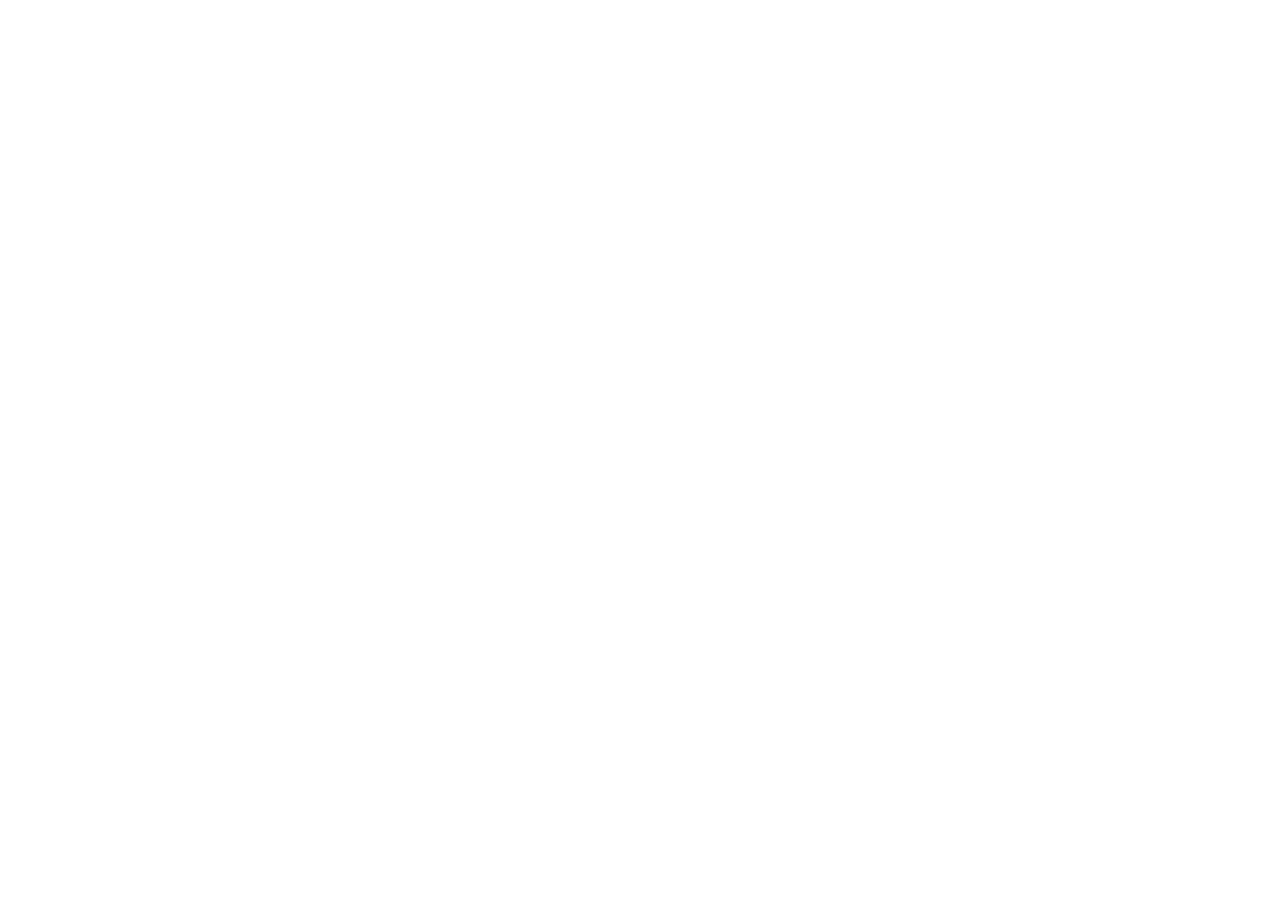
==== index.html @ ddb97dc2 "first commit" ====
<!DOCTYPE html>
<html lang="en">
  <head>
    <meta charset="UTF-8" />
    <meta http-equiv="X-UA-Compatible" content="IE=edge" />
    <meta name="viewport" content="width=device-width, initial-scale=1.0" />
    <title>Document</title>
  </head>
  <body></body>
</html>
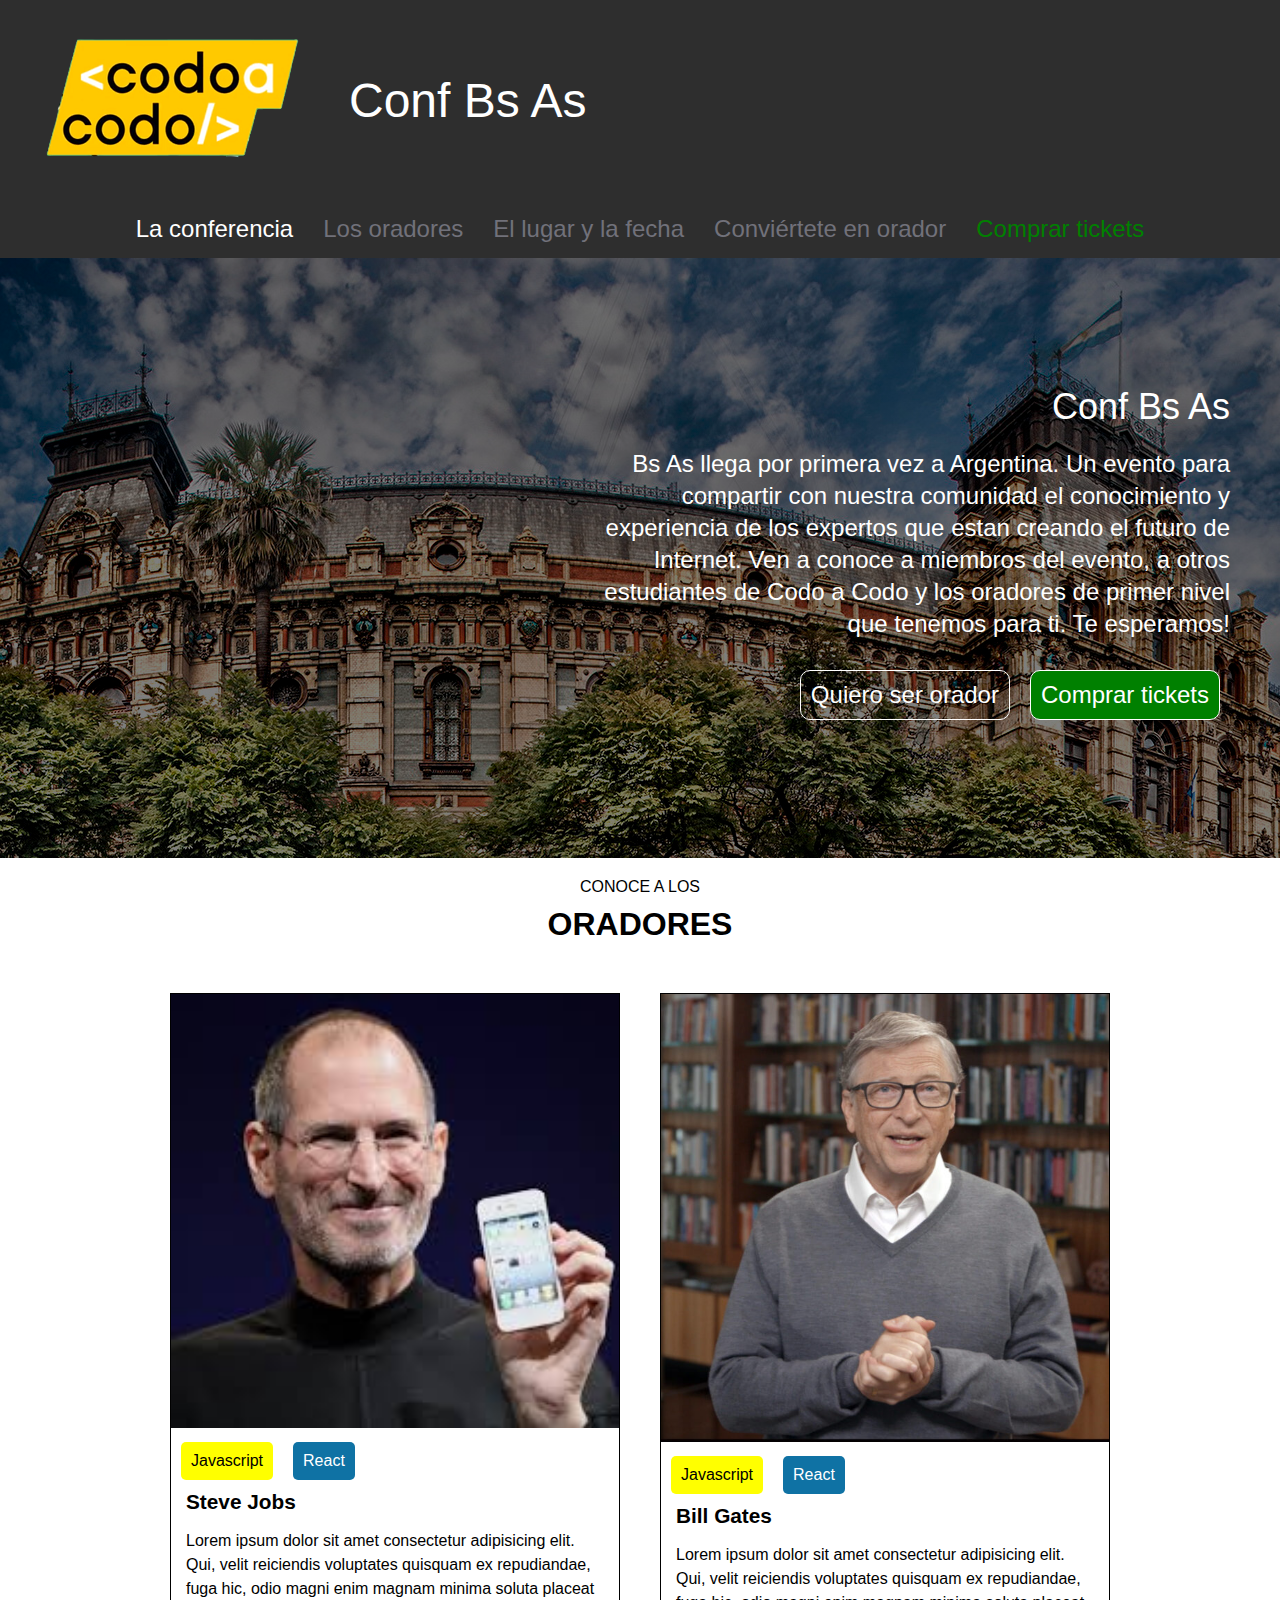
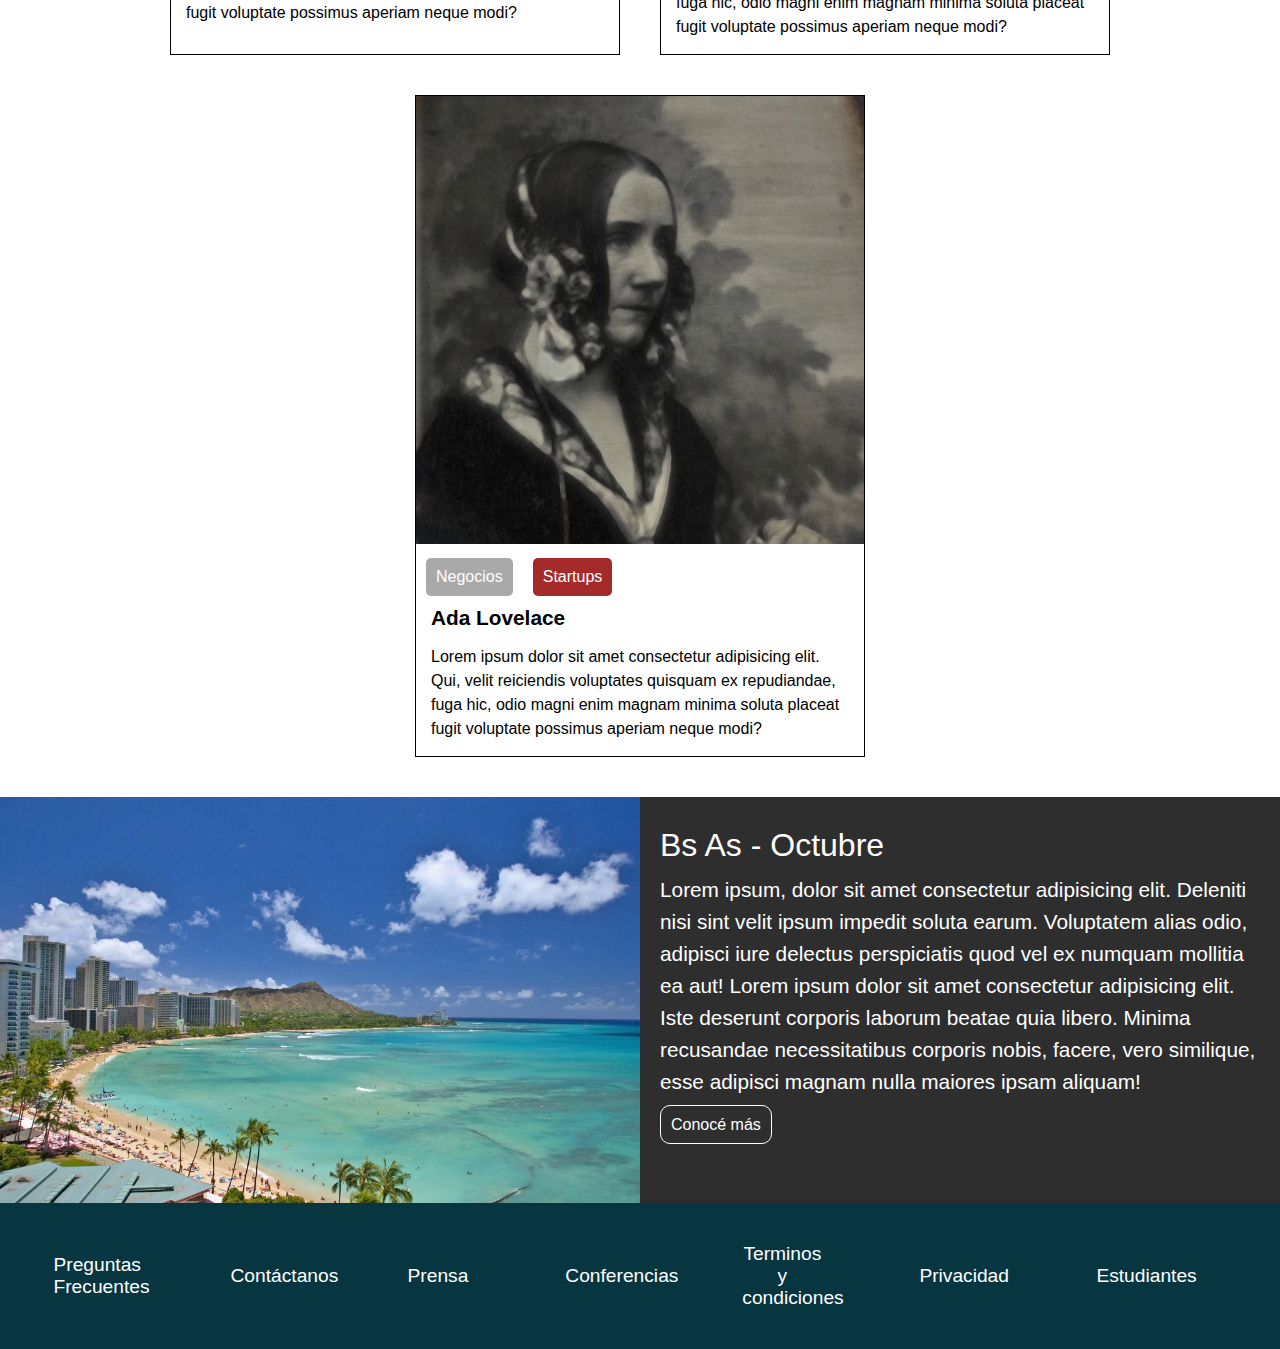
==== commit 9d2899c2: "falta formulario" ====
--- a/index.html
+++ b/index.html
@@ -1,10 +1,137 @@
 <!DOCTYPE html>
 <html lang="en">
   <head>
-    <meta charset="UTF-8" />
-    <meta http-equiv="X-UA-Compatible" content="IE=edge" />
-    <meta name="viewport" content="width=device-width, initial-scale=1.0" />
-    <title>Document</title>
+    <meta charset="utf-8" />
+    <meta name="viewport" content="width=device-width, initial-scale=1" />
+    <title>Proyecto Integrador</title>
+    <!-- <link
+      href="https://cdn.jsdelivr.net/npm/bootstrap@5.2.1/dist/css/bootstrap.min.css"
+      rel="stylesheet"
+      integrity="sha384-iYQeCzEYFbKjA/T2uDLTpkwGzCiq6soy8tYaI1GyVh/UjpbCx/TYkiZhlZB6+fzT"
+      crossorigin="anonymous"
+    />-->
+    <link rel="stylesheet" href="./css/estilos.css" />
   </head>
-  <body></body>
+  <body>
+    <div class="container-fluid">
+      <header id="top">
+        <div class="logo">
+          <img src="./assets/img/codoacodo.png" alt="logo codo a codo" />
+          <h1>Conf Bs As</h1>
+        </div>
+        <nav>
+          <ul>
+            <li><a href="#top"><span class="white">La conferencia</span></a></li>
+            <li><a href="#oradores">Los oradores</a></li>
+            <li><a href="#lugar">El lugar y la fecha</a></li>
+            <li><a href="#formulario">Conviértete en orador</a></li>
+            <li><a href="#"><span class="green">Comprar tickets</span></a></liclass=>
+          </ul>
+        </nav>
+      </header>
+      <section>
+        <div class="slider">
+          <div class="sub-slider">
+            <h2>Conf Bs As</h2>
+            <p>
+              Bs As llega por primera vez a Argentina. Un evento para compartir
+              con nuestra comunidad el conocimiento y experiencia de los expertos
+              que estan creando el futuro de Internet. Ven a conoce a miembros del
+              evento, a otros estudiantes de Codo a Codo y los oradores de primer
+              nivel que tenemos para ti. Te esperamos!
+            </p>
+            <div class="botones-slider">
+              <a href="#" class="boton">Quiero ser orador</a>
+              <a href="#" class="boton green2">Comprar tickets</a>
+            </div>
+          </div>
+        </div>
+      </section>
+
+      <section id="oradores">
+        <P>CONOCE A LOS</P>
+        <H2>ORADORES</H2>
+        <div class="cards">
+         <div class="card">
+          <img src="./assets/img/steve.jpg" alt="Steve Jobs picture">
+          <div class="etiquetas">
+            <div class="mini-link yellow">
+            Javascript  
+            </div>
+            <div class="mini-link blue">
+              React  
+              </div>
+          </div>
+          <h3>Steve Jobs</h3>
+          <p>Lorem ipsum dolor sit amet consectetur adipisicing elit. Qui, velit reiciendis voluptates quisquam ex repudiandae, fuga hic, odio magni enim magnam minima soluta placeat fugit voluptate possimus aperiam neque modi?</p>
+
+         </div> 
+         <div class="card">
+          <img src="./assets/img/bill.jpg" alt="Bill Gates picture">
+          <div class="etiquetas">
+            <div class="mini-link yellow">
+            Javascript  
+            </div>
+            <div class="mini-link blue">
+              React  
+              </div>
+          </div>
+          <h3>Bill Gates</h3>
+          <p>Lorem ipsum dolor sit amet consectetur adipisicing elit. Qui, velit reiciendis voluptates quisquam ex repudiandae, fuga hic, odio magni enim magnam minima soluta placeat fugit voluptate possimus aperiam neque modi?</p>
+
+         </div> 
+         <div class="card">
+          <img src="./assets/img/ada.jpeg" alt="Ada Lovelace picture">
+          <div class="etiquetas">
+            <div class="mini-link gray">
+            Negocios 
+            </div>
+            <div class="mini-link red">
+              Startups
+              </div>
+          </div>
+          <h3>Ada Lovelace</h3>
+          <p>Lorem ipsum dolor sit amet consectetur adipisicing elit. Qui, velit reiciendis voluptates quisquam ex repudiandae, fuga hic, odio magni enim magnam minima soluta placeat fugit voluptate possimus aperiam neque modi?</p>
+
+         </div> 
+        </div>
+      </section>
+
+      <section id="lugar">
+        <img src="./assets/img/honolulu.jpg" alt="honolulu" />
+        <div class="texto">
+          <h2>Bs As - Octubre</h2>
+          <p>
+            Lorem ipsum, dolor sit amet consectetur adipisicing elit. Deleniti
+            nisi sint velit ipsum impedit soluta earum. Voluptatem alias odio,
+            adipisci iure delectus perspiciatis quod vel ex numquam mollitia ea
+            aut!
+            Lorem ipsum dolor sit amet consectetur adipisicing elit. Iste deserunt corporis laborum beatae quia libero. Minima recusandae necessitatibus corporis nobis, facere, vero similique, esse adipisci magnam nulla maiores ipsam aliquam!
+          </p><br>
+          <a href="#" class="boton">Conocé más</a>
+        </div>
+      </section>
+      <section id="formulario"><form action="#"></form></section>
+      <footer>
+        <div class="footer-links">
+          <ul>
+            <li><a href="">Preguntas Frecuentes</a></li>
+            <li><a href="">Contáctanos</a></li>
+            <li><a href="">Prensa</a></li>
+            <li><a href="">Conferencias</a></li>
+            <li><a href="">Terminos y condiciones</a></li>
+            <li><a href="">Privacidad</a></li>
+            <li><a href="">Estudiantes</a></li>
+          </ul>
+        </div>
+      </footer>
+    </div>
+    <!--
+    <script
+      src="https://cdn.jsdelivr.net/npm/bootstrap@5.2.1/dist/js/bootstrap.bundle.min.js"
+      integrity="sha384-u1OknCvxWvY5kfmNBILK2hRnQC3Pr17a+RTT6rIHI7NnikvbZlHgTPOOmMi466C8"
+      crossorigin="anonymous"
+    ></script>
+    -->
+  </body>
 </html>
--- a/css/estilos.css
+++ b/css/estilos.css
@@ -0,0 +1,253 @@
+* {
+  margin: 0;
+  padding: 0;
+  box-sizing: border-box;
+  font-family: Arial, Helvetica, sans-serif;
+  font-weight: 100;
+}
+
+html {
+  font-size: 16px;
+}
+
+.boton {
+  padding: 10px;
+  border: 1px solid #fff;
+  border-radius: 10px;
+  margin: 10px auto;
+  text-decoration: none;
+  color: #fff;
+}
+.green {
+  color: green;
+}
+
+.green2 {
+  background-color: green;
+}
+
+.blue {
+  background-color: rgb(15, 114, 164);
+  color: #fff;
+}
+
+.red {
+  background-color: brown;
+  color: #fff;
+}
+
+.gray {
+  background-color: darkgray;
+  color: #fff;
+}
+
+.white {
+  color: #fff;
+}
+
+.yellow {
+  background-color: yellow;
+}
+
+ul {
+  list-style: none;
+}
+
+a {
+  text-decoration: none;
+  color: #fff;
+}
+
+body {
+  background-color: #fff;
+  width: 100%;
+  text-align: center;
+}
+
+/**** estilos especiales ****/
+
+header {
+  background-color: rgb(46, 46, 46);
+  justify-content: space-between;
+  align-items: center;
+  color: #fff;
+  display: flex;
+  flex-wrap: wrap;
+}
+
+header .logo {
+  display: flex;
+  flex-wrap: wrap;
+  justify-content: center;
+  align-items: center;
+}
+
+header .logo h1 {
+  font-size: 3rem;
+}
+
+nav {
+  margin: 0 auto;
+}
+nav ul {
+  display: flex;
+  flex-wrap: wrap;
+  justify-content: space-between;
+}
+
+nav li {
+  margin: 15px;
+  font-size: 1.5rem;
+  font-weight: 300;
+}
+
+nav li a {
+  color: rgb(113, 113, 122);
+}
+
+nav ul li a:hover {
+  color: #fff;
+}
+
+/* ***********/
+.slider {
+  background-image: linear-gradient(to right, rgb(0 0 0 /0.5), rgb(0 0 0 /0.5)),
+    url("../assets/img/ba1.jpg");
+  height: 600px;
+  width: 100%;
+  font-size: 1.5rem;
+  color: #fff;
+  display: flex;
+  justify-content: flex-end;
+  align-items: center;
+}
+
+.sub-slider {
+  position: relative;
+  text-align: right;
+  width: 50%;
+  margin-right: 50px;
+}
+
+.slider p {
+  margin: 20px 0;
+  line-height: 2rem;
+}
+
+.botones-slider {
+  display: flex;
+  flex-wrap: wrap;
+  justify-content: flex-end;
+}
+
+.botones-slider .boton {
+  margin: 10px;
+}
+
+/**** CARDS         ****/
+#oradores {
+  margin-top: 20px;
+}
+
+#oradores h2 {
+  font-weight: 600;
+  padding: 10px;
+  font-size: 2rem;
+}
+
+.cards {
+  text-align: left;
+  margin: 20px;
+  display: flex;
+
+  justify-content: center;
+  flex-wrap: wrap;
+}
+
+.card {
+  border: 1px solid #000;
+  max-width: 450px;
+  margin: 20px;
+}
+
+.card img {
+  object-fit: contain;
+  width: 100%;
+}
+
+.card .etiquetas {
+  display: flex;
+}
+
+.mini-link {
+  margin-right: 10px;
+  padding: 10px;
+  margin: 10px;
+  border-radius: 5px;
+}
+
+.card h3 {
+  font-size: 1.3em;
+  font-weight: 600;
+  padding: 0 15px 0 15px;
+}
+
+.card p {
+  padding: 15px;
+  line-height: 1.5rem;
+}
+/****      LUGAR    ****/
+#lugar {
+  display: flex;
+  flex-wrap: wrap;
+}
+
+#lugar img {
+  width: 50%;
+}
+
+.texto {
+  padding: 20px;
+  background-color: rgb(46, 46, 46);
+  text-align: left;
+  color: #fff;
+  width: 50%;
+}
+
+.texto h2 {
+  font-size: 2rem;
+  margin: 10px 0;
+}
+
+.texto p {
+  font-size: 1.3rem;
+  font-weight: 100;
+  font-family: "Segoe UI", Tahoma, Geneva, Verdana, sans-serif;
+  line-height: 2rem;
+}
+
+/****      FORM    ****/
+
+/**** FOOTER         ****/
+footer {
+  background-color: rgb(7, 54, 65);
+  padding: 30px;
+  text-align: center;
+}
+
+footer ul {
+  display: flex;
+  flex-wrap: wrap;
+  justify-content: space-around;
+  align-items: center;
+  margin: 0 auto;
+}
+
+footer ul > li {
+  color: #fff;
+  margin-right: 50px;
+  font-family: Arial, Helvetica, sans-serif;
+  font-size: 1.2em;
+  max-width: 100px;
+  padding: 10px;
+}
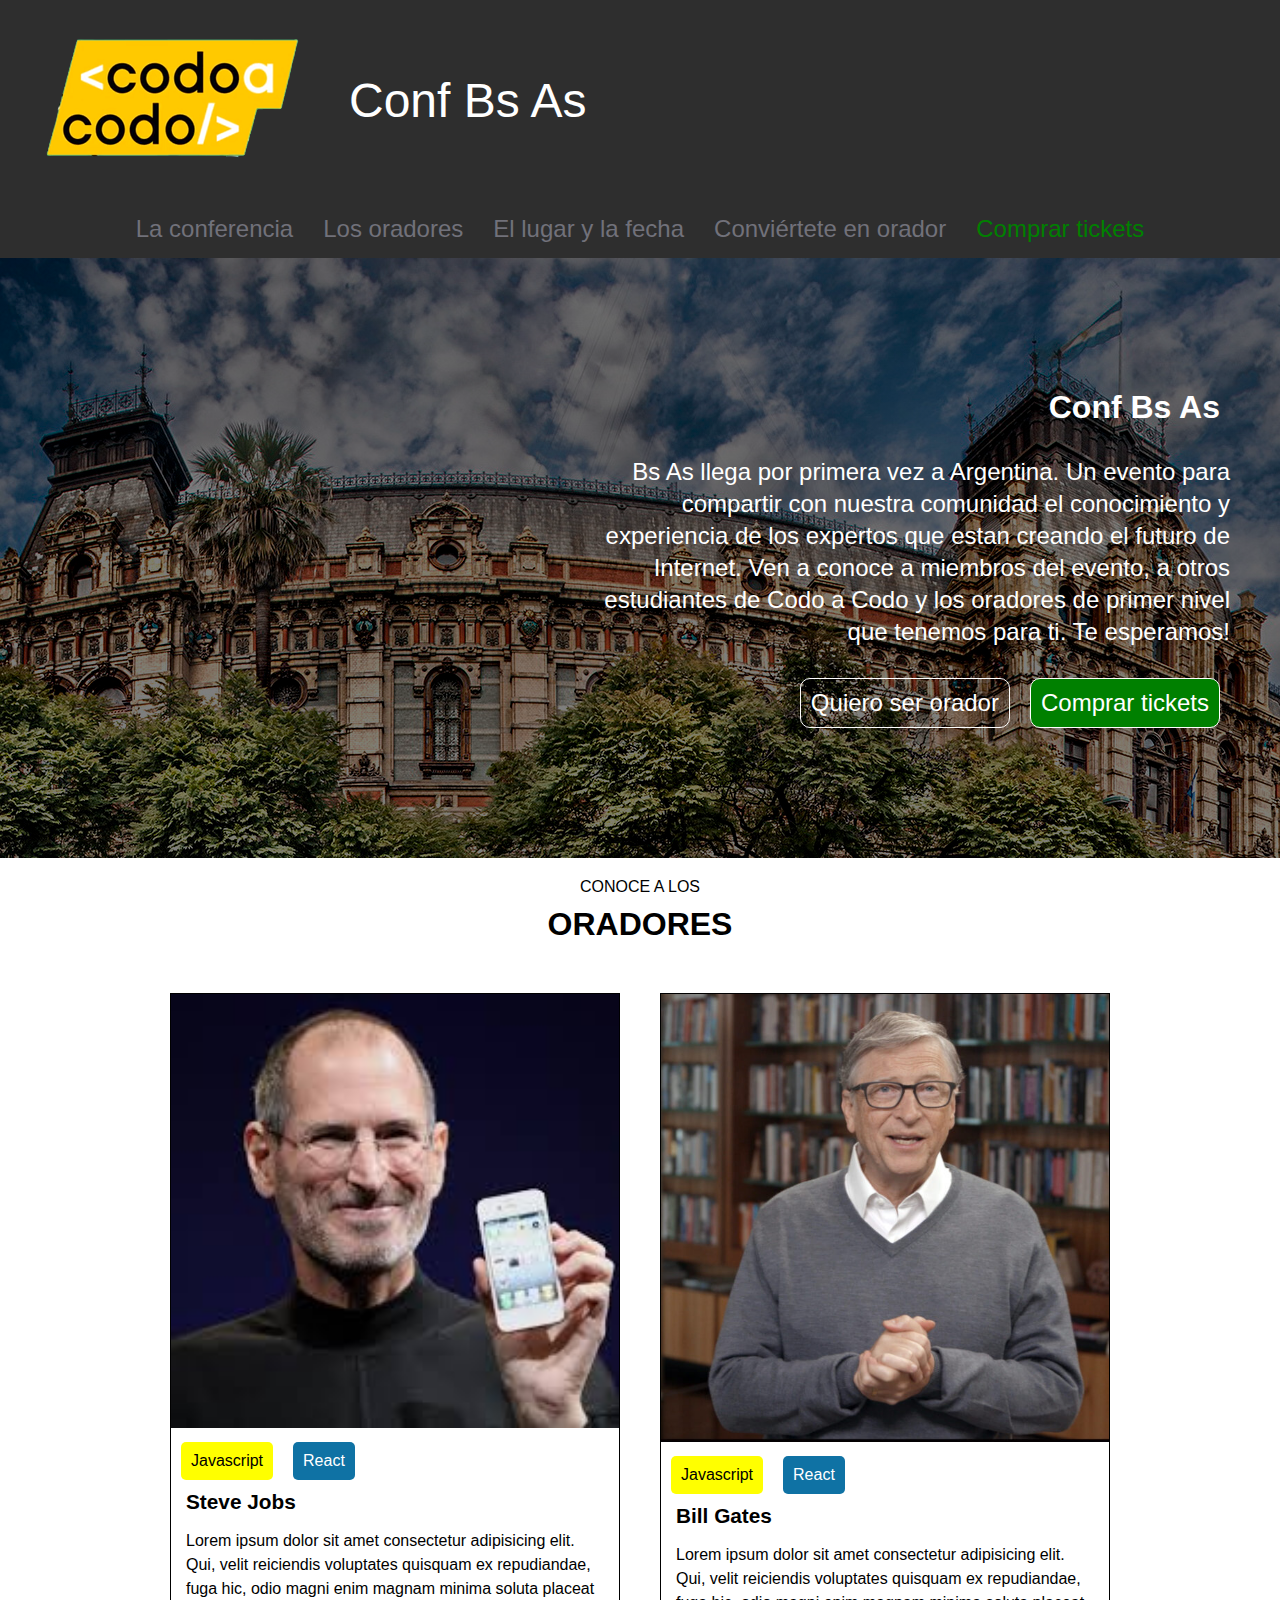
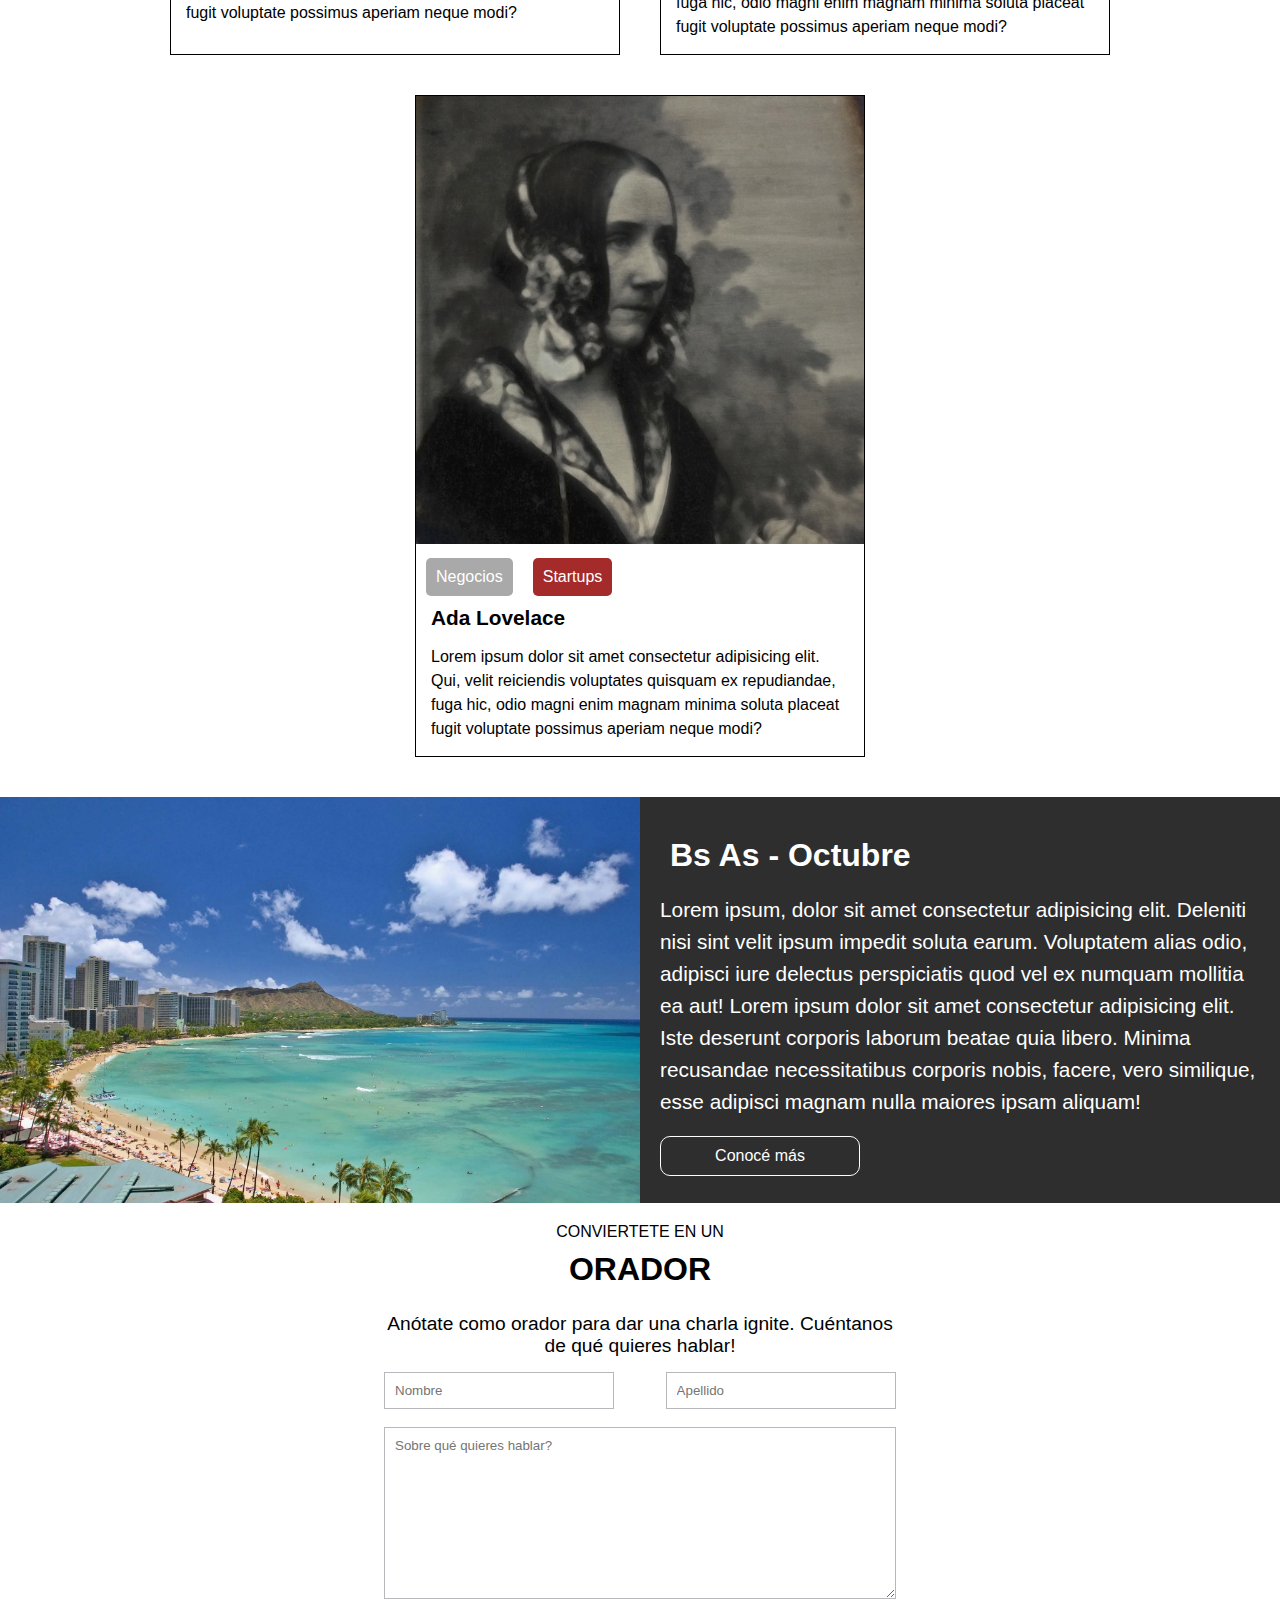
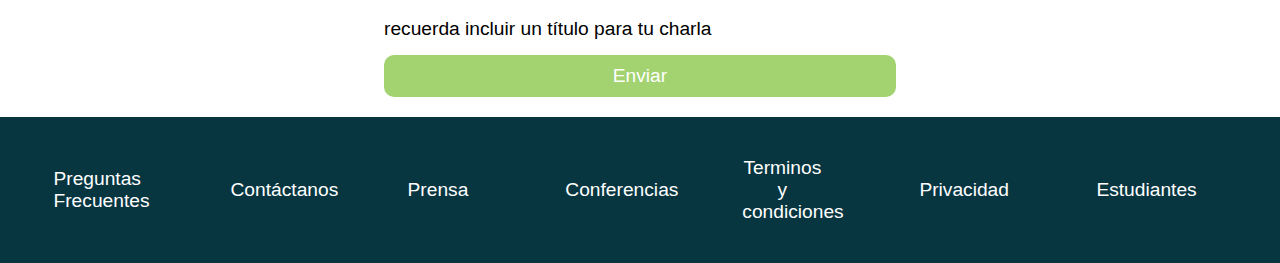
==== commit 31eaf291: "version final" ====
--- a/index.html
+++ b/index.html
@@ -21,7 +21,7 @@
         </div>
         <nav>
           <ul>
-            <li><a href="#top"><span class="white">La conferencia</span></a></li>
+            <li><a href="#top"><span >La conferencia</span></a></li>
             <li><a href="#oradores">Los oradores</a></li>
             <li><a href="#lugar">El lugar y la fecha</a></li>
             <li><a href="#formulario">Conviértete en orador</a></li>
@@ -108,10 +108,25 @@
             aut!
             Lorem ipsum dolor sit amet consectetur adipisicing elit. Iste deserunt corporis laborum beatae quia libero. Minima recusandae necessitatibus corporis nobis, facere, vero similique, esse adipisci magnam nulla maiores ipsam aliquam!
           </p><br>
-          <a href="#" class="boton">Conocé más</a>
+          <div class="boton"><a href="#" >Conocé más</a></div>
         </div>
       </section>
-      <section id="formulario"><form action="#"></form></section>
+      <section id="formulario">
+        <P>CONVIERTETE EN UN</P>
+        <H2>ORADOR</H2>
+        
+        <form action="#">
+          <P>Anótate como orador para dar una charla ignite. Cuéntanos de qué quieres hablar!</P>
+          <div class="flex">
+            <input type="text" class="wide50" placeholder="Nombre">
+            <input type="text" class="wide50" placeholder="Apellido">
+          </div>
+          <br>
+          <textarea name="mensaje" class="wide100" cols="30" rows="10" placeholder="Sobre qué quieres hablar?"></textarea>
+          <p class="left">recuerda incluir un título para tu charla</p>
+          <div class="btn-submit">Enviar</div>
+          
+        </form></section>
       <footer>
         <div class="footer-links">
           <ul>
--- a/css/estilos.css
+++ b/css/estilos.css
@@ -18,12 +18,20 @@
   text-decoration: none;
   color: #fff;
 }
+
+.boton:hover {
+  transition: 1s;
+  scale: 110%;
+}
+
 .green {
   color: green;
 }
 
-.green2 {
+.green2,
+.green:hover {
   background-color: green;
+  color: #fff;
 }
 
 .blue {
@@ -149,7 +157,7 @@
   margin-top: 20px;
 }
 
-#oradores h2 {
+h2 {
   font-weight: 600;
   padding: 10px;
   font-size: 2rem;
@@ -212,6 +220,9 @@
   text-align: left;
   color: #fff;
   width: 50%;
+  display: flex;
+  flex-direction: column;
+  align-items: flex-start;
 }
 
 .texto h2 {
@@ -226,7 +237,64 @@
   line-height: 2rem;
 }
 
+.texto .boton {
+  width: 200px;
+  text-align: center;
+  margin: 0;
+}
+
+.texto .boton:hover {
+  background-color: darkgray;
+}
+
 /****      FORM    ****/
+#formulario {
+  margin: 20px auto;
+  width: 40%;
+}
+
+form {
+  margin: 15px auto;
+}
+form p {
+  margin: 15px auto;
+  font-size: 1.2rem;
+  font-weight: 100;
+  font-family: "Segoe UI", Tahoma, Geneva, Verdana, sans-serif;
+}
+.left {
+  text-align: left;
+}
+.flex {
+  display: flex;
+  justify-content: space-between;
+}
+.wide50 {
+  width: 45%;
+  border: 1px solid rgba(113, 113, 122, 0.5);
+  padding: 10px;
+}
+.wide100 {
+  width: 100%;
+  border: 1px solid rgba(113, 113, 122, 0.5);
+  padding: 10px;
+}
+
+.btn-submit {
+  width: 100%;
+  background-color: rgb(162, 211, 112);
+  padding: 10px;
+  color: #fff;
+  font-size: 1.2rem;
+  border-radius: 10px;
+  margin: 15px auto;
+}
+
+.btn-submit:hover {
+  transition: 1s;
+  background-color: rgb(237, 146, 43);
+  font-size: 2rem;
+}
 
 /**** FOOTER         ****/
 footer {
@@ -251,3 +319,51 @@
   max-width: 100px;
   padding: 10px;
 }
+footer ul li a:hover {
+  color: aqua;
+}
+
+/*   MEDIA QUERIES  ***********/
+
+@media (max-width: 1100px) {
+  nav li,
+  .sub-slider,
+  #lugar img,
+  .texto,
+  .wide50 {
+    width: 100%;
+  }
+
+  .wide50 {
+    margin: 15px auto;
+  }
+
+  .flex {
+    flex-direction: column;
+    justify-content: center;
+  }
+
+  #formulario {
+    width: 90%;
+  }
+
+  footer ul,
+  nav ul {
+    flex-direction: column;
+    justify-content: center;
+  }
+
+  footer ul li,
+  nav li {
+    border: 1px solid #fff;
+    padding: 20px;
+    margin: 15px auto;
+    max-width: 100%;
+  }
+
+  footer ul li:hover,
+  nav li:hover {
+    color: #fff;
+    scale: 110%;
+  }
+}
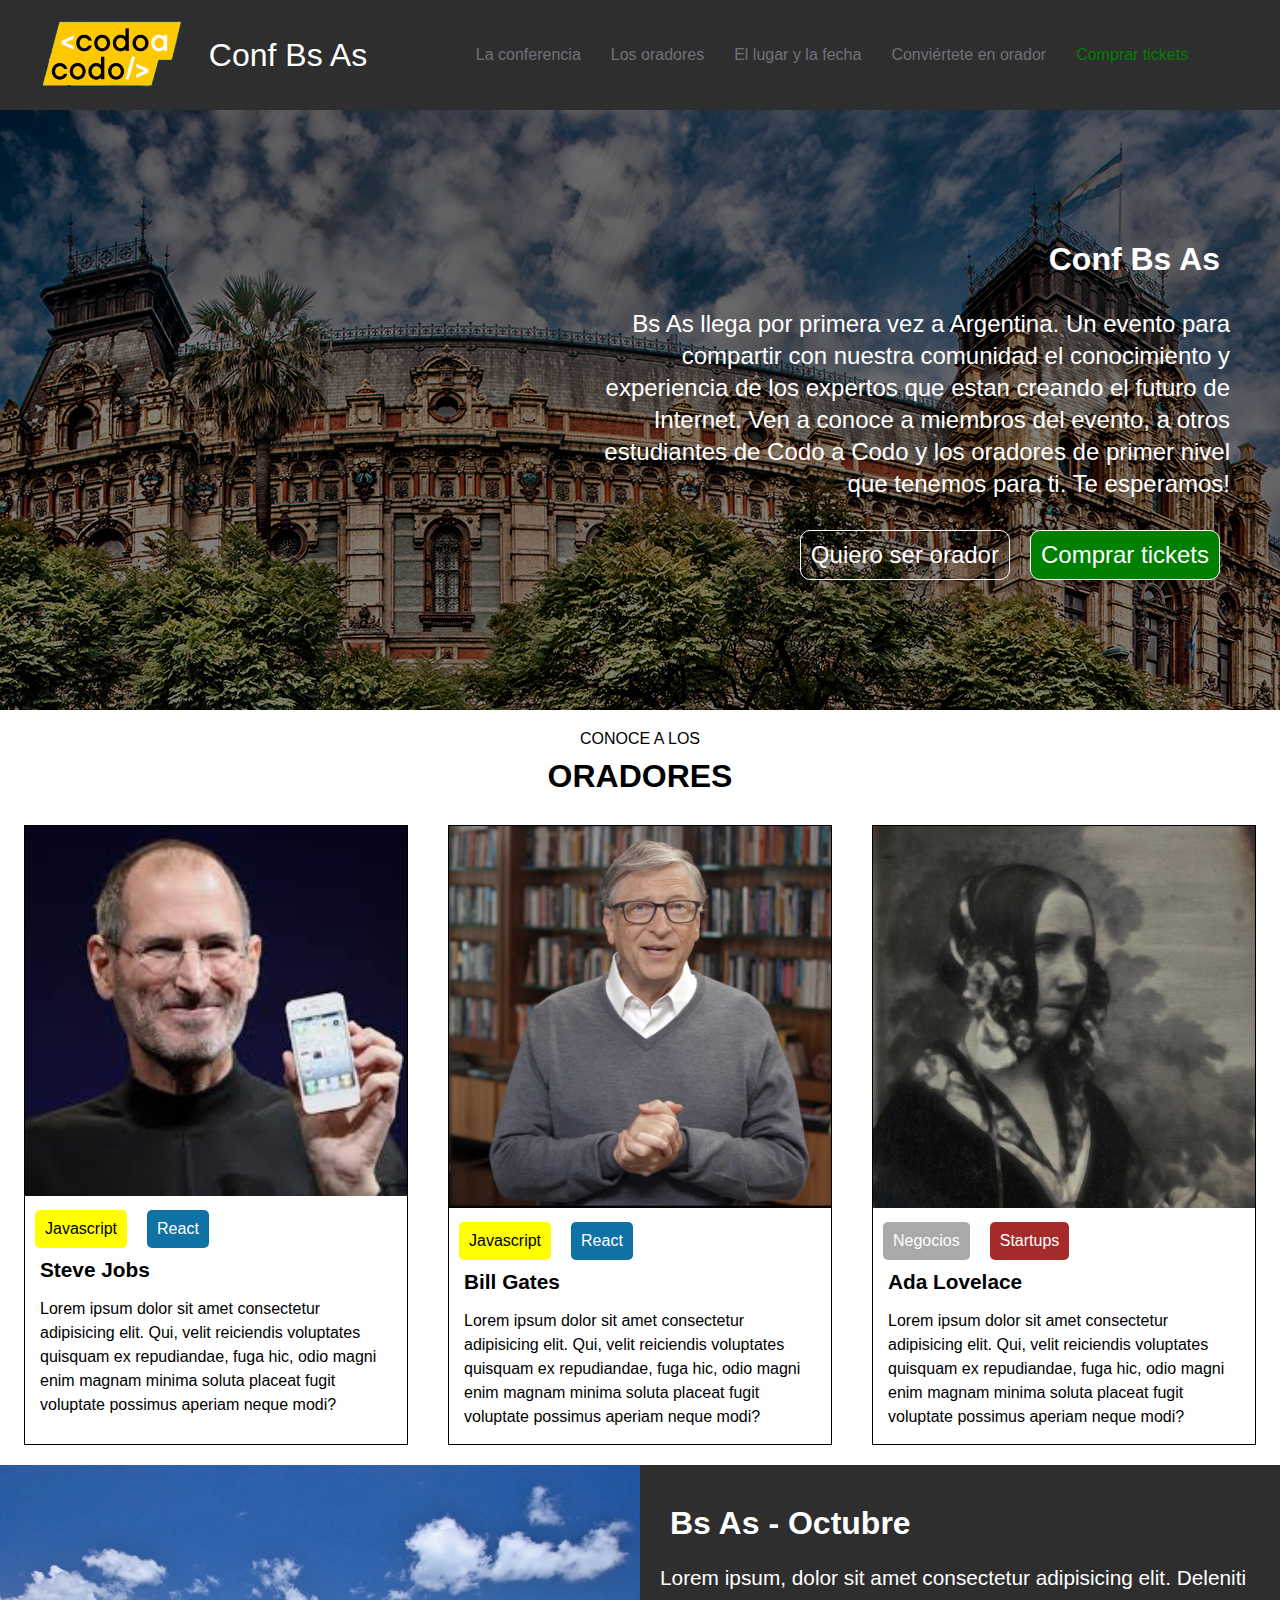
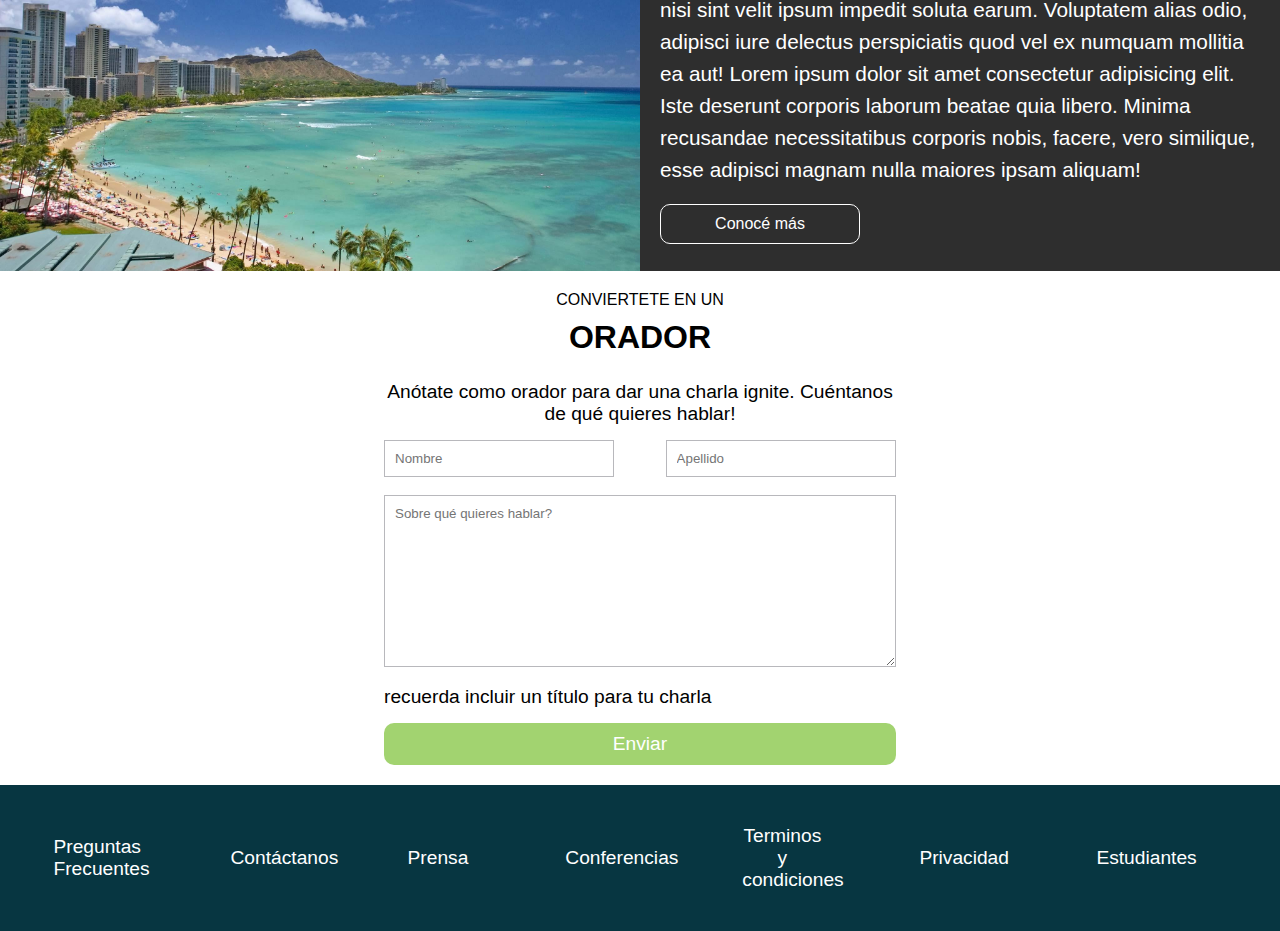
==== commit 8ec22348: "version final 2" ====
--- a/index.html
+++ b/index.html
@@ -4,17 +4,12 @@
     <meta charset="utf-8" />
     <meta name="viewport" content="width=device-width, initial-scale=1" />
     <title>Proyecto Integrador</title>
-    <!-- <link
-      href="https://cdn.jsdelivr.net/npm/bootstrap@5.2.1/dist/css/bootstrap.min.css"
-      rel="stylesheet"
-      integrity="sha384-iYQeCzEYFbKjA/T2uDLTpkwGzCiq6soy8tYaI1GyVh/UjpbCx/TYkiZhlZB6+fzT"
-      crossorigin="anonymous"
-    />-->
+    
     <link rel="stylesheet" href="./css/estilos.css" />
   </head>
   <body>
-    <div class="container-fluid">
-      <header id="top">
+    <div class="container">
+      <header id="header">
         <div class="logo">
           <img src="./assets/img/codoacodo.png" alt="logo codo a codo" />
           <h1>Conf Bs As</h1>
@@ -141,12 +136,6 @@
         </div>
       </footer>
     </div>
-    <!--
-    <script
-      src="https://cdn.jsdelivr.net/npm/bootstrap@5.2.1/dist/js/bootstrap.bundle.min.js"
-      integrity="sha384-u1OknCvxWvY5kfmNBILK2hRnQC3Pr17a+RTT6rIHI7NnikvbZlHgTPOOmMi466C8"
-      crossorigin="anonymous"
-    ></script>
-    -->
+    
   </body>
 </html>
--- a/css/estilos.css
+++ b/css/estilos.css
@@ -68,13 +68,13 @@
 
 body {
   background-color: #fff;
-  width: 100%;
+
   text-align: center;
 }
 
 /**** estilos especiales ****/
 
-header {
+#header {
   background-color: rgb(46, 46, 46);
   justify-content: space-between;
   align-items: center;
@@ -85,13 +85,18 @@
 
 header .logo {
   display: flex;
-  flex-wrap: wrap;
+  flex-wrap: no-wrap;
   justify-content: center;
   align-items: center;
+  width: 30%;
+}
+
+.logo img {
+  max-width: 50%;
 }
 
 header .logo h1 {
-  font-size: 3rem;
+  font-size: 2rem;
 }
 
 nav {
@@ -99,13 +104,13 @@
 }
 nav ul {
   display: flex;
-  flex-wrap: wrap;
+  flex-wrap: no-wrap;
   justify-content: space-between;
 }
 
 nav li {
   margin: 15px;
-  font-size: 1.5rem;
+  /*font-size: 1.3rem;*/
   font-weight: 300;
 }
 
@@ -164,18 +169,16 @@
 }
 
 .cards {
-  text-align: left;
-  margin: 20px;
-  display: flex;
-
+  display: flex;
   justify-content: center;
   flex-wrap: wrap;
 }
 
 .card {
   border: 1px solid #000;
-  max-width: 450px;
   margin: 20px;
+  text-align: left;
+  width: 30%;
 }
 
 .card img {
@@ -324,13 +327,39 @@
 }
 
 /*   MEDIA QUERIES  ***********/
+@media (max-width: 768px) {
+  footer ul,
+  nav ul {
+    flex-direction: column;
+    justify-content: center;
+  }
+
+  footer ul li {
+    border: 1px solid #fff;
+    padding: 20px;
+    margin: 15px auto;
+    max-width: 100%;
+  }
+
+  footer ul li:hover,
+  nav li:hover {
+    color: #fff;
+    scale: 110%;
+  }
+
+  .card {
+    width: 50%;
+  }
+}
 
 @media (max-width: 1100px) {
   nav li,
   .sub-slider,
   #lugar img,
   .texto,
-  .wide50 {
+  .wide50,
+  header .logo,
+  nav {
     width: 100%;
   }
 
@@ -346,24 +375,4 @@
   #formulario {
     width: 90%;
   }
-
-  footer ul,
-  nav ul {
-    flex-direction: column;
-    justify-content: center;
-  }
-
-  footer ul li,
-  nav li {
-    border: 1px solid #fff;
-    padding: 20px;
-    margin: 15px auto;
-    max-width: 100%;
-  }
-
-  footer ul li:hover,
-  nav li:hover {
-    color: #fff;
-    scale: 110%;
-  }
-}
+}
